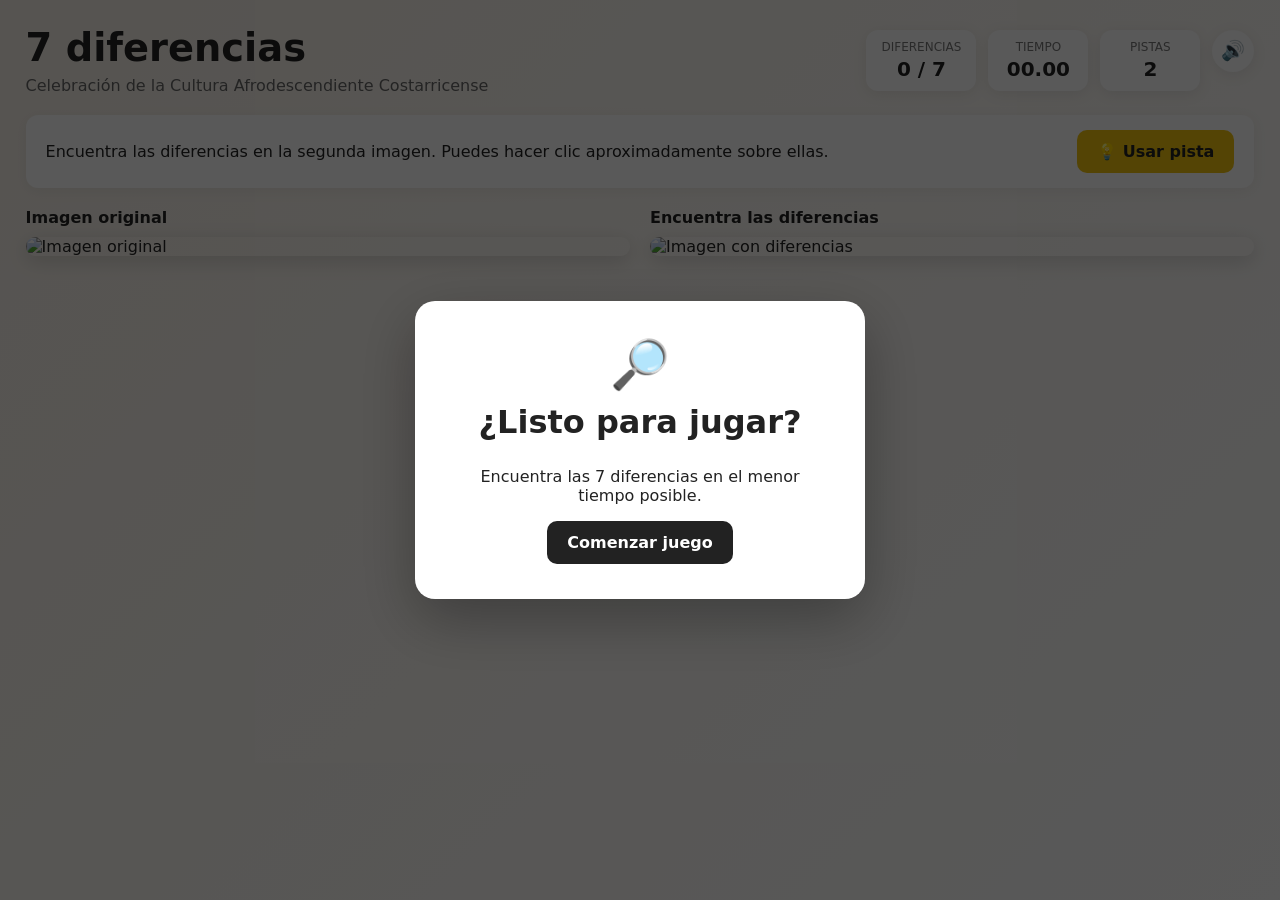
==== afro/index.html @ 3bd8156a "Add files via upload" ====
<!DOCTYPE html>
<html lang="es">
<head>
    <meta charset="UTF-8">

    <meta
        name="viewport"
        content="width=device-width, initial-scale=1.0"
    >

    <title>7 diferencias</title>

    <link rel="stylesheet" href="styles.css">
</head>

<body>

    <main class="game">

        <header class="game-header">

            <div>
                <h1 id="gameTitle">7 diferencias</h1>
                <p id="gameSubtitle"></p>
            </div>

            <div class="stats">

                <div class="stat">
                    <span class="stat-label">Diferencias</span>
                    <strong id="differenceCounter">0 / 7</strong>
                </div>

                <div class="stat">
                    <span class="stat-label">Tiempo</span>
                    <strong id="timer">00.00</strong>
                </div>

                <div class="stat">
                    <span class="stat-label">Pistas</span>
                    <strong id="hintCounter">2</strong>
                </div>

                <button id="audioToggle" class="audio-btn" title="Pausar/Reanudar música">
                    🔊
                </button>

            </div>

        </header>


        <section class="instructions">

            <p>
                Encuentra las diferencias en la segunda imagen.
                Puedes hacer clic aproximadamente sobre ellas.
            </p>

            <button id="hintButton" class="hint-button">
                💡 Usar pista
            </button>

        </section>


        <section class="images-container">

            <div class="image-panel">

                <h2>Imagen original</h2>

                <img
                    id="originalImage"
                    src="assets/original.png"
                    alt="Imagen original"
                >

            </div>


            <div
                id="gameImageContainer"
                class="image-panel game-image-panel"
            >

                <h2>Encuentra las diferencias</h2>

                <div class="game-image-wrapper">

                    <img
                        id="gameImage"
                        src="assets/diferencias.png"
                        alt="Imagen con diferencias"
                    >

                    <div
                        id="markersLayer"
                        class="markers-layer"
                    ></div>

                </div>

            </div>

        </section>

    </main>


    <!-- Modal de inicio -->

    <div id="startModal" class="modal visible">

        <div class="modal-content">

            <div class="modal-icon">
                🔎
            </div>

            <h2>¿Listo para jugar?</h2>

            <p>
                Encuentra las 7 diferencias en el menor tiempo posible.
            </p>

            <button
                id="startButton"
                class="primary-button"
            >
                Comenzar juego
            </button>

        </div>

    </div>


    <!-- Modal de finalización -->

    <div id="finishModal" class="modal">

        <div class="modal-content">

            <div class="modal-icon">
                🎉
            </div>

            <h2>¡Lo lograste!</h2>

            <p id="completionMessage"></p>

            <div class="final-time">
                <span>Tiempo</span>
                <strong id="finalTime">00.00</strong>
                <span>segundos</span>
            </div>

            <button
                id="restartButton"
                class="primary-button"
            >
                Jugar nuevamente
            </button>

        </div>

    </div>


    <audio id="bgMusic" src="assets/calypso.mp3" loop preload="auto"></audio>

    <script src="game.js"></script>

</body>
</html>
---- afro/styles.css ----
* {
    box-sizing: border-box;
}

body {
    margin: 0;
    min-height: 100vh;

    font-family:
        system-ui,
        -apple-system,
        BlinkMacSystemFont,
        "Segoe UI",
        sans-serif;

    background:
        linear-gradient(
            135deg,
            #f7f1e8,
            #ffffff
        );

    color: #222;
}


.game {
    width: min(1500px, 96%);
    margin: auto;
    padding: 25px 0 40px;
}


/* HEADER */

.game-header {
    display: flex;
    justify-content: space-between;
    align-items: center;

    gap: 30px;
    margin-bottom: 20px;
}

.game-header h1 {
    margin: 0;

    font-size: clamp(
        1.8rem,
        3vw,
        3rem
    );
}

.game-header p {
    margin: 6px 0 0;

    color: #666;

    font-size: 1rem;
}


/* ESTADÍSTICAS */

.stats {
    display: flex;
    gap: 12px;
}

.stat {
    min-width: 100px;

    padding: 10px 15px;

    background: white;

    border-radius: 12px;

    box-shadow:
        0 3px 15px rgba(0, 0, 0, 0.08);

    text-align: center;
}

.stat-label {
    display: block;

    font-size: 0.75rem;

    color: #777;

    text-transform: uppercase;
}

.stat strong {
    display: block;

    margin-top: 3px;

    font-size: 1.25rem;
}


/* INSTRUCCIONES */

.instructions {
    display: flex;

    justify-content: space-between;
    align-items: center;

    gap: 20px;

    margin-bottom: 20px;

    padding: 15px 20px;

    background: white;

    border-radius: 12px;

    box-shadow:
        0 3px 15px rgba(0, 0, 0, 0.06);
}

.instructions p {
    margin: 0;
}


/* BOTONES */

button {
    border: 0;

    cursor: pointer;

    font: inherit;
}

.primary-button,
.hint-button {
    padding: 12px 20px;

    border-radius: 10px;

    font-weight: 700;

    transition:
        transform 0.15s,
        opacity 0.15s;
}

.primary-button {
    background: #222;
    color: white;
}

.hint-button {
    background: #f1c40f;
    color: #222;
}

.primary-button:hover,
.hint-button:hover {
    transform: translateY(-2px);
}

button:disabled {
    opacity: 0.4;
    cursor: not-allowed;
}


/* BOTÓN DE AUDIO */

.audio-btn {
    display: flex;
    align-items: center;
    justify-content: center;

    width: 42px;
    height: 42px;
    min-width: 42px;

    padding: 0;

    background: white;
    color: #222;

    border-radius: 50%;

    font-size: 1.2rem;

    box-shadow:
        0 3px 15px rgba(0, 0, 0, 0.08);

    transition:
        transform 0.15s,
        opacity 0.15s;
}

.audio-btn:hover {
    transform: translateY(-2px);
}

.audio-btn.muted {
    opacity: 0.5;
}


/* IMÁGENES */

.images-container {
    display: grid;

    grid-template-columns:
        repeat(2, minmax(0, 1fr));

    gap: 20px;
}

.image-panel {
    min-width: 0;
}

.image-panel h2 {
    margin: 0 0 10px;

    font-size: 1rem;
}

.image-panel > img {
    display: block;

    width: 100%;
    height: auto;

    border-radius: 12px;

    box-shadow:
        0 5px 20px rgba(0, 0, 0, 0.15);
}


/*
    CONTENEDOR DE LA IMAGEN INTERACTIVA

    Es MUY importante que sea position: relative.
    Los marcadores se posicionarán dentro de este elemento.
*/

.game-image-wrapper {
    position: relative;

    width: 100%;

    overflow: hidden;

    border-radius: 12px;

    box-shadow:
        0 5px 20px rgba(0, 0, 0, 0.15);

    cursor: crosshair;
}

.game-image-wrapper img {
    display: block;

    width: 100%;
    height: auto;

    user-select: none;
    -webkit-user-drag: none;
}


/* CAPA DE MARCADORES */

.markers-layer {
    position: absolute;

    inset: 0;

    pointer-events: none;
}


/* MARCADOR */

.difference-marker {
    position: absolute;

    width: var(--marker-size);
    height: var(--marker-size);

    border-radius: 50%;

    border: 4px solid white;

    box-shadow:
        0 0 0 3px rgba(0, 0, 0, 0.25),
        0 4px 12px rgba(0, 0, 0, 0.3);

    transform:
        translate(-50%, -50%);

    animation:
        markerAppear 0.25s ease-out;

    pointer-events: none;
}

@keyframes markerAppear {

    from {
        opacity: 0;
        transform:
            translate(-50%, -50%)
            scale(0.4);
    }

    to {
        opacity: 1;
        transform:
            translate(-50%, -50%)
            scale(1);
    }
}


/* MODALS */

.modal {
    position: fixed;

    inset: 0;

    display: none;

    align-items: center;
    justify-content: center;

    padding: 20px;

    background:
        rgba(0, 0, 0, 0.65);

    z-index: 1000;
}

.modal.visible {
    display: flex;
}

.modal-content {
    width: min(450px, 100%);

    padding: 35px;

    background: white;

    border-radius: 20px;

    text-align: center;

    box-shadow:
        0 20px 60px rgba(0, 0, 0, 0.3);
}

.modal-icon {
    font-size: 3rem;

    margin-bottom: 10px;
}

.modal-content h2 {
    margin-top: 0;

    font-size: 2rem;
}

.final-time {
    margin: 25px 0;

    padding: 20px;

    background: #f5f5f5;

    border-radius: 12px;
}

.final-time span {
    display: block;

    color: #777;
}

.final-time strong {
    display: block;

    margin: 5px 0;

    font-size: 3rem;
}


/* RESPONSIVE */

@media (max-width: 900px) {

    .game-header {
        flex-direction: column;
        align-items: stretch;
    }

    .stats {
        justify-content: stretch;
        flex-wrap: wrap;
    }

    .stat {
        flex: 1;
    }

    .audio-btn {
        flex: 0 0 auto;
    }

    .images-container {
        grid-template-columns: 1fr;
    }

}


@media (max-width: 600px) {

    .game {
        width: 94%;
        padding-top: 15px;
    }

    .stats {
        display: grid;

        grid-template-columns:
            repeat(3, 1fr);
    }

    .stat {
        min-width: 0;

        padding: 8px;
    }

    .instructions {
        flex-direction: column;

        align-items: stretch;
    }

    .hint-button {
        width: 100%;
    }

    .audio-btn {
        width: 36px;
        height: 36px;
        min-width: 36px;

        font-size: 1rem;

        grid-column: 1 / -1;

        justify-self: center;
    }

}
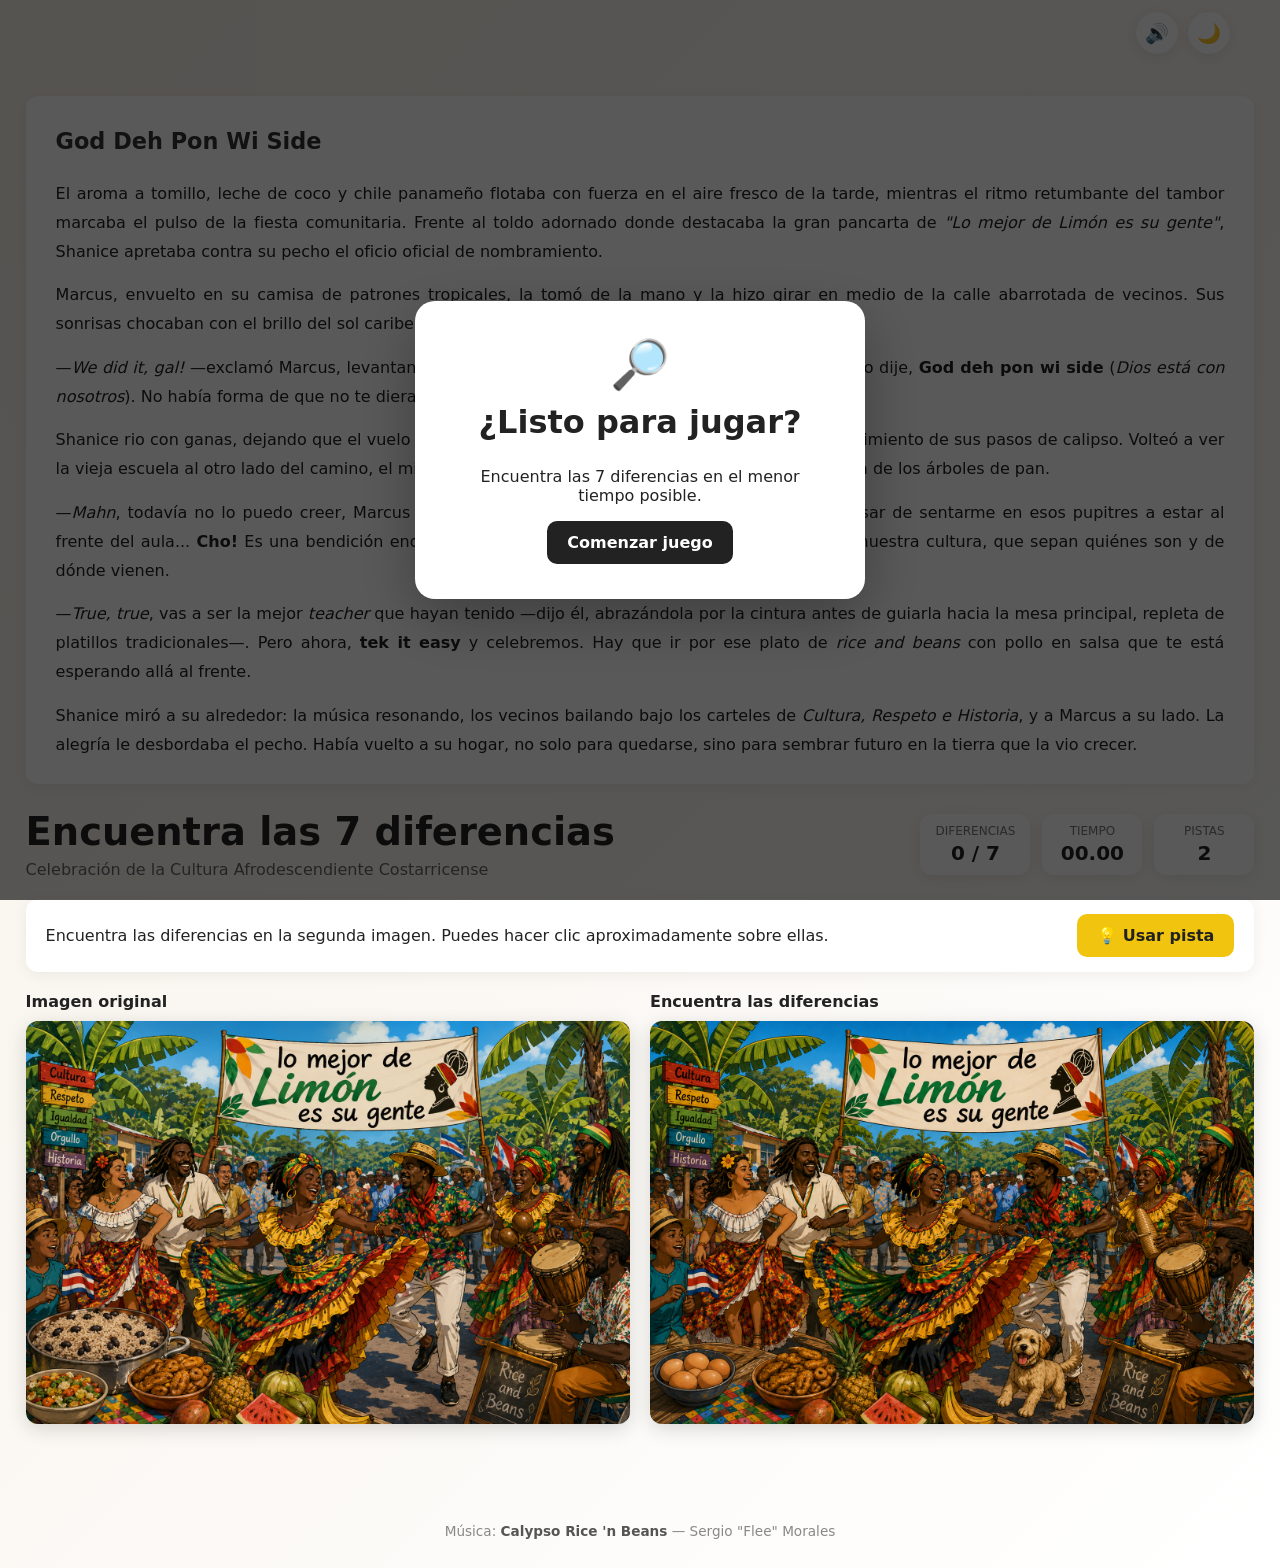
==== commit f3ff904c: "ajuste con cuento" ====
--- a/afro/index.html
+++ b/afro/index.html
@@ -8,7 +8,7 @@
         content="width=device-width, initial-scale=1.0"
     >
 
-    <title>7 diferencias</title>
+    <title>Encuentra las 7 diferencias</title>
 
     <link rel="stylesheet" href="styles.css">
 </head>
@@ -17,87 +17,131 @@
 
     <main class="game">
 
-        <header class="game-header">
-
-            <div>
-                <h1 id="gameTitle">7 diferencias</h1>
-                <p id="gameSubtitle"></p>
-            </div>
-
-            <div class="stats">
-
-                <div class="stat">
-                    <span class="stat-label">Diferencias</span>
-                    <strong id="differenceCounter">0 / 7</strong>
-                </div>
-
-                <div class="stat">
-                    <span class="stat-label">Tiempo</span>
-                    <strong id="timer">00.00</strong>
-                </div>
-
-                <div class="stat">
-                    <span class="stat-label">Pistas</span>
-                    <strong id="hintCounter">2</strong>
-                </div>
-
-                <button id="audioToggle" class="audio-btn" title="Pausar/Reanudar música">
-                    🔊
+        <div class="top-controls">
+            <button id="audioToggle" class="audio-btn" title="Pausar/Reanudar música">
+                🔊
+            </button>
+            <button id="themeToggle" class="audio-btn" title="Cambiar tema">
+                🌙
+            </button>
+        </div>
+
+        <section class="story-section">
+
+            <h2>God Deh Pon Wi Side</h2>
+
+            <p>
+                El aroma a tomillo, leche de coco y chile panameño flotaba con fuerza en el aire fresco de la tarde, mientras el ritmo retumbante del tambor marcaba el pulso de la fiesta comunitaria. Frente al toldo adornado donde destacaba la gran pancarta de <em>"Lo mejor de Limón es su gente"</em>, Shanice apretaba contra su pecho el oficio oficial de nombramiento.
+            </p>
+
+            <p>
+                Marcus, envuelto en su camisa de patrones tropicales, la tomó de la mano y la hizo girar en medio de la calle abarrotada de vecinos. Sus sonrisas chocaban con el brillo del sol caribeño.
+            </p>
+
+            <p>
+                —<em>We did it, gal!</em> —exclamó Marcus, levantando la voz por encima del repique de las maracas—. Te lo dije, <strong>God deh pon wi side</strong> (<em>Dios está con nosotros</em>). No había forma de que no te dieran esa plaza de maestra aquí mismo en el pueblo.
+            </p>
+
+            <p>
+                Shanice rio con ganas, dejando que el vuelo colorido de su vestidura tradicional acompañara el movimiento de sus pasos de calipso. Volteó a ver la vieja escuela al otro lado del camino, el mismo lugar donde de niña aprendió a leer bajo la sombra de los árboles de pan.
+            </p>
+
+            <p>
+                —<em>Mahn</em>, todavía no lo puedo creer, Marcus —respondió ella con la voz cargada de emoción—. Pasar de sentarme en esos pupitres a estar al frente del aula... <strong>Cho!</strong> Es una bendición enorme. Quiero que estos carajillos sientan el orgullo de nuestra cultura, que sepan quiénes son y de dónde vienen.
+            </p>
+
+            <p>
+                —<em>True, true</em>, vas a ser la mejor <em>teacher</em> que hayan tenido —dijo él, abrazándola por la cintura antes de guiarla hacia la mesa principal, repleta de platillos tradicionales—. Pero ahora, <strong>tek it easy</strong> y celebremos. Hay que ir por ese plato de <em>rice and beans</em> con pollo en salsa que te está esperando allá al frente.
+            </p>
+
+            <p>
+                Shanice miró a su alrededor: la música resonando, los vecinos bailando bajo los carteles de <em>Cultura, Respeto e Historia</em>, y a Marcus a su lado. La alegría le desbordaba el pecho. Había vuelto a su hogar, no solo para quedarse, sino para sembrar futuro en la tierra que la vio crecer.
+            </p>
+
+        </section>
+
+
+        <section class="game-section">
+
+            <header class="game-header">
+
+                <div>
+                    <h1 id="gameTitle">Encuentra las 7 diferencias</h1>
+                    <p id="gameSubtitle"></p>
+                </div>
+
+                <div class="stats">
+
+                    <div class="stat">
+                        <span class="stat-label">Diferencias</span>
+                        <strong id="differenceCounter">0 / 7</strong>
+                    </div>
+
+                    <div class="stat">
+                        <span class="stat-label">Tiempo</span>
+                        <strong id="timer">00.00</strong>
+                    </div>
+
+                    <div class="stat">
+                        <span class="stat-label">Pistas</span>
+                        <strong id="hintCounter">2</strong>
+                    </div>
+
+                </div>
+
+            </header>
+
+
+            <div class="instructions">
+
+                <p>
+                    Encuentra las diferencias en la segunda imagen.
+                    Puedes hacer clic aproximadamente sobre ellas.
+                </p>
+
+                <button id="hintButton" class="hint-button">
+                    💡 Usar pista
                 </button>
 
             </div>
 
-        </header>
-
-
-        <section class="instructions">
-
-            <p>
-                Encuentra las diferencias en la segunda imagen.
-                Puedes hacer clic aproximadamente sobre ellas.
-            </p>
-
-            <button id="hintButton" class="hint-button">
-                💡 Usar pista
-            </button>
-
-        </section>
-
-
-        <section class="images-container">
-
-            <div class="image-panel">
-
-                <h2>Imagen original</h2>
-
-                <img
-                    id="originalImage"
-                    src="assets/original.png"
-                    alt="Imagen original"
+
+            <div class="images-container">
+
+                <div class="image-panel">
+
+                    <h2>Imagen original</h2>
+
+                    <img
+                        id="originalImage"
+                        src="assets/original.png"
+                        alt="Imagen original"
+                    >
+
+                </div>
+
+
+                <div
+                    id="gameImageContainer"
+                    class="image-panel game-image-panel"
                 >
 
-            </div>
-
-
-            <div
-                id="gameImageContainer"
-                class="image-panel game-image-panel"
-            >
-
-                <h2>Encuentra las diferencias</h2>
-
-                <div class="game-image-wrapper">
-
-                    <img
-                        id="gameImage"
-                        src="assets/diferencias.png"
-                        alt="Imagen con diferencias"
-                    >
-
-                    <div
-                        id="markersLayer"
-                        class="markers-layer"
-                    ></div>
+                    <h2>Encuentra las diferencias</h2>
+
+                    <div class="game-image-wrapper">
+
+                        <img
+                            id="gameImage"
+                            src="assets/diferencias.png"
+                            alt="Imagen con diferencias"
+                        >
+
+                        <div
+                            id="markersLayer"
+                            class="markers-layer"
+                        ></div>
+
+                    </div>
 
                 </div>
 
@@ -168,6 +212,10 @@
     </div>
 
 
+    <footer class="game-footer">
+        <p>Música: <strong>Calypso Rice 'n Beans</strong> — Sergio "Flee" Morales</p>
+    </footer>
+
     <audio id="bgMusic" src="assets/calypso.mp3" loop preload="auto"></audio>
 
     <script src="game.js"></script>
--- a/afro/styles.css
+++ b/afro/styles.css
@@ -24,10 +24,29 @@
 }
 
 
+/* CONTROLES SUPERIORES */
+
+.top-controls {
+    display: flex;
+    justify-content: flex-end;
+    align-items: center;
+    gap: 10px;
+
+    padding: 12px 24px;
+}
+
+
 .game {
     width: min(1500px, 96%);
     margin: auto;
-    padding: 25px 0 40px;
+    padding: 0 0 40px;
+}
+
+
+/* SECCIÓN DEL JUEGO */
+
+.game-section {
+    margin-top: 25px;
 }
 
 
@@ -407,6 +426,119 @@
 }
 
 
+/* CUENTO */
+
+.story-section {
+    margin-top: 30px;
+    padding: 25px 30px;
+    background: white;
+    border-radius: 12px;
+    box-shadow: 0 3px 15px rgba(0, 0, 0, 0.06);
+    line-height: 1.8;
+}
+
+.story-section h2 {
+    margin-top: 0;
+    font-size: 1.4rem;
+    color: #333;
+}
+
+.story-section p {
+    margin: 0 0 15px;
+    text-align: justify;
+}
+
+.story-section p:last-child {
+    margin-bottom: 0;
+}
+
+
+/* FOOTER */
+
+.game-footer {
+    text-align: center;
+    margin-top: 30px;
+    padding: 15px;
+    color: #888;
+    font-size: 0.85rem;
+}
+
+.game-footer strong {
+    color: #555;
+}
+
+
+/* MODO OSCURO */
+
+body.dark {
+    background: linear-gradient(135deg, #1a1a2e, #16213e);
+    color: #e0e0e0;
+}
+
+body.dark .game-header h1 {
+    color: #f0f0f0;
+}
+
+body.dark .stat {
+    background: #1e1e2f;
+    box-shadow: 0 3px 15px rgba(0, 0, 0, 0.3);
+}
+
+body.dark .stat-label {
+    color: #aaa;
+}
+
+body.dark .stat strong {
+    color: #fff;
+}
+
+body.dark .instructions {
+    background: #1e1e2f;
+    box-shadow: 0 3px 15px rgba(0, 0, 0, 0.3);
+}
+
+body.dark .primary-button {
+    background: #e0e0e0;
+    color: #1a1a2e;
+}
+
+body.dark .audio-btn {
+    background: #1e1e2f;
+    color: #e0e0e0;
+    box-shadow: 0 3px 15px rgba(0, 0, 0, 0.3);
+}
+
+body.dark .modal-content {
+    background: #1e1e2f;
+    color: #e0e0e0;
+}
+
+body.dark .final-time {
+    background: #2a2a3f;
+}
+
+body.dark .final-time span {
+    color: #aaa;
+}
+
+body.dark .story-section {
+    background: #1e1e2f;
+    box-shadow: 0 3px 15px rgba(0, 0, 0, 0.3);
+}
+
+body.dark .story-section h2 {
+    color: #f0f0f0;
+}
+
+body.dark .game-footer {
+    color: #666;
+}
+
+body.dark .game-footer strong {
+    color: #999;
+}
+
+
 /* RESPONSIVE */
 
 @media (max-width: 900px) {
@@ -425,10 +557,6 @@
         flex: 1;
     }
 
-    .audio-btn {
-        flex: 0 0 auto;
-    }
-
     .images-container {
         grid-template-columns: 1fr;
     }
@@ -440,7 +568,6 @@
 
     .game {
         width: 94%;
-        padding-top: 15px;
     }
 
     .stats {
@@ -466,16 +593,4 @@
         width: 100%;
     }
 
-    .audio-btn {
-        width: 36px;
-        height: 36px;
-        min-width: 36px;
-
-        font-size: 1rem;
-
-        grid-column: 1 / -1;
-
-        justify-self: center;
-    }
-
-}+}
